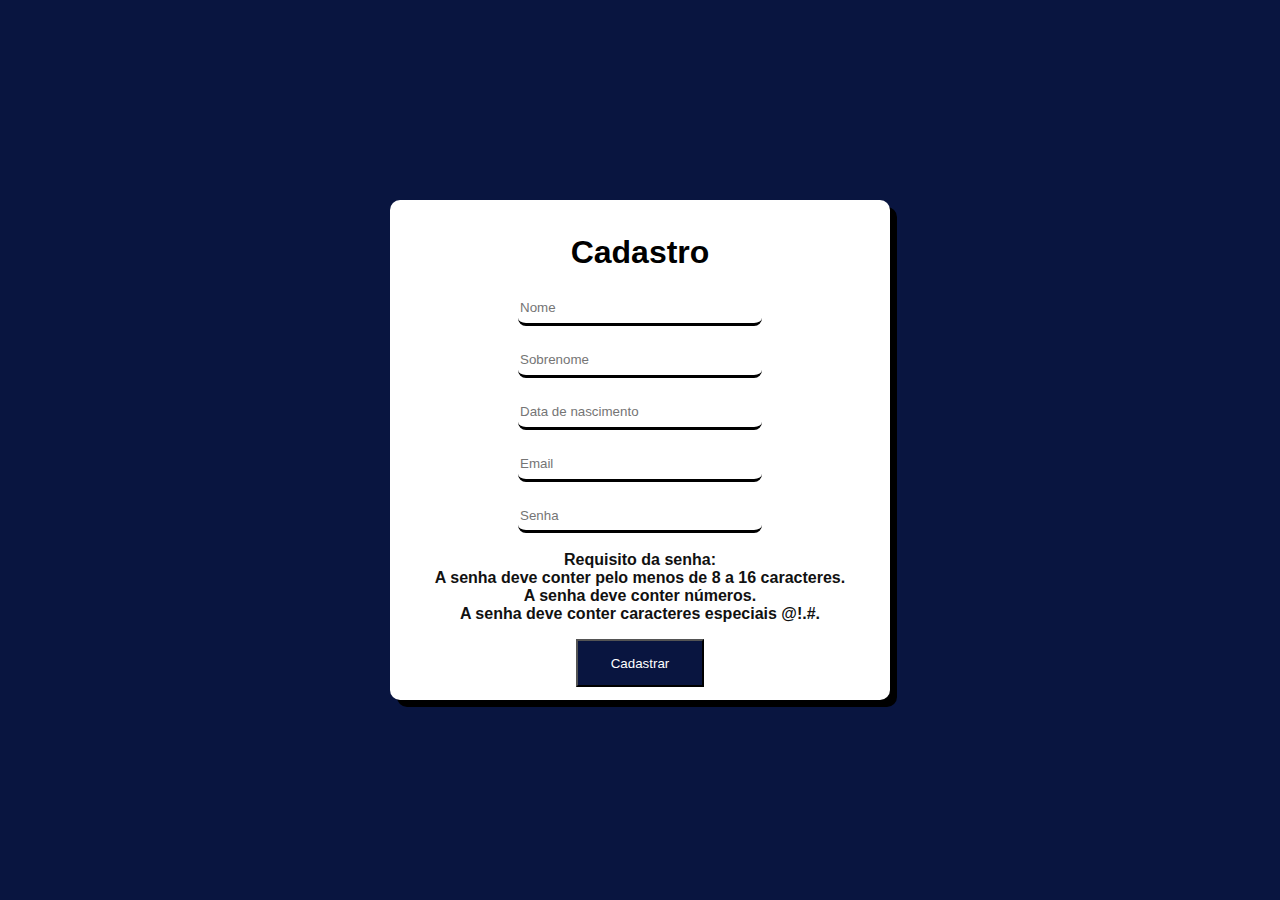
==== cadastro.html @ 966aed8c "V1" ====
<!DOCTYPE html>
<html lang="pt-br">
<head>
    <meta charset="UTF-8">
    <meta http-equiv="X-UA-Compatible" content="IE=edge">
    <meta name="viewport" content="width=device-width, initial-scale=1.0">
    <link rel="stylesheet" type="text/css" href="assets/style - Copia.css" media="screen" />
    <title>Cadastro - Gestão Financeira </title>
</head>
<body>

        <form method="post" class="container">
           <div class="box">
                <h1 style="color:black">Cadastro</h1>
                <input name="nome" placeholder="Nome">
                <br>
                <input name="sobrenome" placeholder="Sobrenome">
                <br>
                <input name="idade" placeholder="Data de nascimento">
                <br>                    
                <input name="email" placeholder="Email">
                <br>
                <input name="senha" type="password" placeholder="Senha">
                <br>
                <a>Requisito da senha:</a>
                <a>A senha deve conter pelo menos de 8 a 16 caracteres.</a>
                <a>A senha deve conter números.</a>
                <a>A senha deve conter caracteres especiais @!.#.</a>
                <button class="btn_cadastra" href="system.html">Cadastrar</button>
            </div> 
        </form>
       
</body>
</html>
---- assets/style - Copia.css ----
body{
    background-color: #091540;
    color: white;
    font-family: sans-serif;
    font-weight: bold;
    margin: 0px;
}

.body2{
  position: absolute;
  background-color: #091540;
  font-family: sans-serif;
}

.header{
    display: flex;
    align-items: center;
    justify-content: center;
    margin-bottom: 2rem;
    margin-top: 2rem;
    font-size: 2rem;
}

input{
    width: 15rem;
    height: 1.8rem;
    border-radius: 8px;
} 

.usuario{
    color: black;
    display: flex;
    flex-direction: column;
    align-items: center;
    
}

.usuario label{
    display: flex;
    width: 15rem;
}

.senha{
    color: black;
    display: flex;
    flex-direction: column;
    align-items: center;
    margin-top: 0.8rem;
}
.senha label{
    display: flex;
    width: 15rem;
}


.form{
    width: 100vw;
    height: 50vh;
    display: flex;
    justify-content: center;
    align-items: center
}
.texto-login{
    color: black;
    display: flex;
    align-items: center;
    justify-content: center;
    margin-top: -5rem;
    margin-bottom: 2rem;
    font-size: 2rem;
}

.box {
    border-radius: 10px;
    width: 25rem;
    height: 20rem;
    background: #fff;
    display: flex;
    flex-direction: column;
    justify-content: center;
}




@media screen and (max-height: 450px) {
  .sidebar {padding-top: 15px;}
  .sidebar a {font-size: 18px;}
}


.div-saldo{
  display: flex;
  align-items: center;
  justify-content: center;
  font-size: 2rem;
  margin-top: 2rem;
}

.linha{
  width: 200px;
  border: 3px solid ;
  display: flex;
  justify-content: center;
  align-items: center;
  margin-left: auto;
  margin-right: auto;
}

/*CSS LOGIN */

@media screen  and (min-width: 768px){

    .header-login{
      display: flex;
      align-items: center;
      justify-content: center;
      flex-direction: column;

    }

    .content{
      display: flex;
      align-items: center;
      justify-content: center;
      flex-direction: column
    }

    
}


.header-login{
  color: white;
  display: flex;
  align-items: center;
  flex-direction: column;
  margin-top: 8rem;
  margin-bottom: 2rem;
  margin-right: 70rem;
}

.header-login h1{
  font-size: 3rem;
}

.header-login a{
  font-size: 1rem;
}


.box-login{
  background-color: white;
  display: flex;
  align-items: center;
  justify-content: center;
  flex-direction: column;
  width: 25rem;
  height: 20rem;
  border-radius: 12px;
  margin-left: 60rem;
  position: relative;
  margin-top: -50rem;
  color: black;
}

.box-email{
  display: flex;
  justify-content: center;
  align-items: center;
  flex-direction: column;
  
}

.box-senha{
  display: flex;
  justify-content: center;
  align-items: center;
  flex-direction: column;
}

.img-login{
    max-width: 100%;
    max-width: 50rem;
}

.btn_login{
  display: flex;
  margin-top: 20px;
  width: 7rem;
  height: 2rem;
  align-items: center;
  justify-content: center;
  background-color: #091540;
  color: white;
}

.form_login{
  display: flex;
  align-items: center;
  justify-content: center;
  

}

.contanova{
  display: flex;
  margin-top: -50rem;

}

.contanova{
  display: flex;
  align-items: center;
  justify-content: center;
  flex-direction: column;
  margin-left: -17rem;
  margin-top: -22rem;

}

.content{
  display: flex;
  flex-direction: column;
  align-items: center;
  margin-right: auto;
  border-radius: 40px;
}

.content .a{
  padding-bottom: 0.1rem;
  padding-top: 0.3rem;
  text-align: right; 
}

.body_cadastro{
  background-color: #091540;
  margin: 0px;
}

.container {
  width: 100vw;
  height: 100vh;
  display: flex;
  flex-direction: row;
  justify-content: center;
  align-items: center
}
.box {
  width: 500px;
  height: 500px;
  background: #fff;
  display: flex;
  align-items: center;
  box-shadow: 7px 7px  black;
}

.box a{
  color: #111;
}

.btn_cadastra{
  display: block;
  height: 3rem;
  width: 8rem;
  margin-top: 1rem;
  background-color: #091540;
  color: white;
  cursor: pointer;

}

.requisitos{
  display: flex;
  align-items: center;
  justify-content: center;
  flex-direction: row;
  margin-top: -10rem;

}

/**/
input{
  color: black !important;
  border-top: transparent;
  border-left: transparent;
  border-right: transparent;
  border-bottom: solid 3px;
}

.header-system{
  display: flex;
  justify-content: space-around;
  align-items: center;
  background-color: white;
  color: black;
  
}

.header-system a{
  color: #000;
  font-size: 1.5rem;
}

.menu{
  display: flex;
  justify-content: space-around;
  align-items: center;
  background-color: #7692ff;
  height: 5rem;
}

.menu a{
  color: white;
  font-size: 1.5rem;
  text-decoration: none;
}

.caixa{
  display: flex;
  justify-content: center;
  background-color: #3d518c;
  margin-top: 1rem;
  border-radius: 1rem;
  justify-content: center;
  width: 20rem;
  height: 10rem;
}

.caixa a{
  display: flex;
  margin-top: 1rem;
  font-size: 1rem;
  justify-content: center;
  flex-direction: row;
}

.caixa h1{
  display: flex;
  align-items: center;
  justify-content: center;
}

.despesas{
  display: flex;
  justify-content: center;
  background-color: #3d518c;
  height: 9rem;
  width: 27rem;
  margin-top: 1rem;
  border-radius: 1rem;

}

.container-system {
  width: 100vw;
  height: 100vh;
  display: flex;
  flex-direction: row;
  justify-content: center;
}
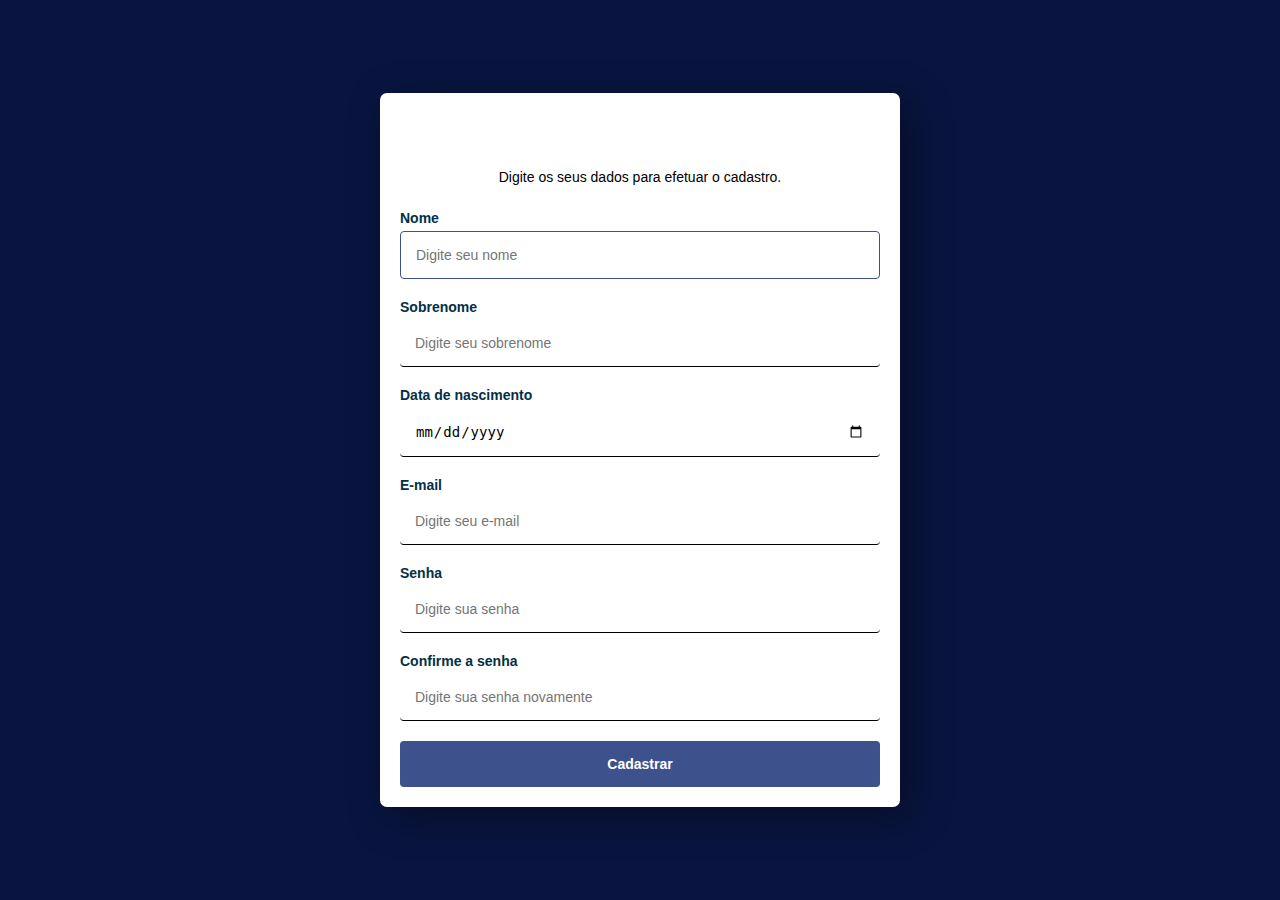
==== commit f22a4896: "V1.1" ====
--- a/cadastro.html
+++ b/cadastro.html
@@ -4,30 +4,30 @@
     <meta charset="UTF-8">
     <meta http-equiv="X-UA-Compatible" content="IE=edge">
     <meta name="viewport" content="width=device-width, initial-scale=1.0">
-    <link rel="stylesheet" type="text/css" href="assets/style - Copia.css" media="screen" />
+    <link rel="stylesheet" type="text/css" href="assets/style2.css" media="screen" />
+    <link rel="stylesheet" href="https://cdn.linearicons.com/free/1.0.0/icon-font.min.css">
     <title>Cadastro - Gestão Financeira </title>
 </head>
 <body>
 
-        <form method="post" class="container">
-           <div class="box">
-                <h1 style="color:black">Cadastro</h1>
-                <input name="nome" placeholder="Nome">
-                <br>
-                <input name="sobrenome" placeholder="Sobrenome">
-                <br>
-                <input name="idade" placeholder="Data de nascimento">
-                <br>                    
-                <input name="email" placeholder="Email">
-                <br>
-                <input name="senha" type="password" placeholder="Senha">
-                <br>
-                <a>Requisito da senha:</a>
-                <a>A senha deve conter pelo menos de 8 a 16 caracteres.</a>
-                <a>A senha deve conter números.</a>
-                <a>A senha deve conter caracteres especiais @!.#.</a>
-                <button class="btn_cadastra" href="system.html">Cadastrar</button>
-            </div> 
+    <div class="pageCadastro">
+        <form method="POST" class="formCadastro" action="">
+            <h1>Cadastro</h1>
+            <p>Digite os seus dados para efetuar o cadastro.</p>
+            <label>Nome</label>
+            <input type="nome" placeholder="Digite seu nome" autofocus="true" />
+            <label>Sobrenome</label>
+            <input type="nome" placeholder="Digite seu sobrenome" autofocus="true" />
+            <label>Data de nascimento</label>
+            <input type="date" autofocus="true" />
+            <label for="email">E-mail</label>
+            <input type="email" placeholder="Digite seu e-mail" autofocus="true" />
+            <label for="password">Senha</label>
+            <input type="password" placeholder="Digite sua senha" />
+
+            <label for="password">Confirme a senha</label>
+            <input type="password" placeholder="Digite sua senha novamente" />
+            <input type="submit" value="Cadastrar" class="btn"/>
         </form>
        
 </body>
--- a/assets/style2.css
+++ b/assets/style2.css
@@ -0,0 +1,361 @@
+
+/*STYLE LOGIN START*/
+@import url('https://fonts.googleapis.com/css2?family=Cabin:wght@500&family=Karla&family=Montserrat:wght@500&display=swap');
+
+body {
+    font-family: 'Inter', sans-serif;
+    margin: 0;
+    padding: 0;
+    color: #023047
+}
+
+.page {
+    display: flex;
+    flex-direction: column;
+    align-items: center;
+    align-content: center;
+    justify-content: center;
+    width: 100%;
+    height: 100vh;
+    background-color: #091540;
+}
+
+.formLogin {
+    display: flex;
+    flex-direction: column;
+    background-color: #fff;
+    border-radius: 7px;
+    padding: 40px;
+    box-shadow: 10px 10px 40px rgba(0, 0, 0, 0.4);
+    gap: 5px
+}
+
+.areaLogin img {
+    width: 420px;
+}
+
+.formLogin h1 {
+    padding: 0;
+    margin: 0;
+    font-weight: 500;
+    font-size: 2.3em;
+    display: flex;
+    align-items: center;
+    justify-content: center;
+}
+
+.formLogin p {
+    display: inline-block;
+    font-size: 14px;
+    color: black;
+    margin-bottom: 25px;
+}
+
+.formLogin input {
+    padding: 15px;
+    font-size: 14px;
+    border: 1px solid black;
+    margin-bottom: 20px;
+    margin-top: 5px;
+    border-radius: 4px;
+    transition: all linear 160ms;
+    outline: none;
+    border-top: transparent;
+    border-left: transparent;
+    border-right: transparent;
+}
+
+
+.formLogin input:focus {
+    border: 1px solid #3d518c;
+    box-shadow: 0 0 0 0;
+    outline: 0;
+}
+
+.formLogin label {
+    font-size: 14px;
+    font-weight: 600;
+}
+
+.formLogin a {
+    display: inline-block;
+    margin-bottom: 20px;
+    font-size: 16px;
+    color: black;
+    transition: all linear 160ms;
+    display: flex;
+    justify-content: center;
+}
+
+.formLogin a:hover {
+    color: #3d518c;
+}
+
+.btn {
+    background-color: #3d518c;
+    color: #fff;
+    font-size: 14px;
+    font-weight: 600;
+    border: none !important;
+    transition: all linear 160ms;
+    cursor: pointer;
+    margin: 0 !important;
+
+}
+
+.btn:hover {
+    transform: scale(1.05);
+    background-color: #7692ff;
+
+}
+
+.page h2{
+    display: flex;
+    color: white;
+    margin-top: -2rem;
+}
+/*STYLE LOGIN END*/
+
+/*STYLE CADASTRO START*//*//////////////////////////////////////////////////////////////////////////////////////////*/
+
+.pageCadastro {
+    display: flex;
+    flex-direction: column;
+    align-items: center;
+    align-content: center;
+    justify-content: center;
+    width: 100%;
+    height: 100vh;
+    background-color: #091540;
+}
+
+.formCadastro {
+    display: flex;
+    flex-direction: column;
+    background-color: #fff;
+    border-radius: 7px;
+    padding: 20px;
+    box-shadow: 10px 10px 40px rgba(0, 0, 0, 0.4);
+    gap: -20px;
+    width: 30rem;
+}
+
+.areaCadastro img {
+    width: 420px;
+}
+
+.formCadastro h1 {
+    padding: 0;
+    margin: 0;
+    font-weight: 500;
+    font-size: 2.3em;
+    display: flex;
+    align-items: center;
+    justify-content: center;
+}
+
+.formCadastro p {
+    display: flex;
+    font-size: 14px;
+    color: black;
+    margin-bottom: 25px;
+    justify-content: center;
+}
+
+.formCadastro input {
+    padding: 15px;
+    font-size: 14px;
+    border: 1px solid black;
+    margin-bottom: 20px;
+    margin-top: 5px;
+    border-radius: 4px;
+    transition: all linear 160ms;
+    outline: none;
+    border-top: transparent;
+    border-left: transparent;
+    border-right: transparent;
+
+}
+
+
+.formCadastro input:focus {
+    border: 1px solid #3d518c;
+    box-shadow: 0 0 0 0;
+    outline: 0;
+}
+
+.formCadastro label {
+    font-size: 14px;
+    font-weight: 600;
+}
+
+
+.formCadastro a:hover {
+    color: #3d518c;
+}
+
+.btn {
+    background-color: #3d518c;
+    color: #fff;
+    font-size: 14px;
+    font-weight: 600;
+    border: none !important;
+    transition: all linear 160ms;
+    cursor: pointer;
+    margin: 0 !important;
+
+}
+
+.btn:hover {
+    transform: scale(1.05);
+    background-color: #7692ff;
+
+}
+
+.page h2{
+    display: flex;
+    color: white;
+    margin-top: -2rem;
+}
+
+
+/*STYLE CADASTRO END*/
+
+/*STYLE SYSTEM START*/
+/*MENU START*/
+ul {
+    list-style-type: none;
+    margin: 0;
+    padding: 0;
+    overflow: hidden;
+    background-color: #3d518c;
+    display: flex;
+    align-items: center;
+    justify-content: center;
+    box-shadow: 10px 10px 40px rgba(0, 0, 0, 0.4);
+  }
+  
+  .menu li {
+    display: inline-block;
+  }
+  
+  .menu li a {
+    display: block;
+    color: white;
+    text-align: center;
+    padding: 14px 16px;
+    text-decoration: none;
+  }
+  
+  .menu li a:hover {
+    background-color: #7692ff;
+  
+  }
+/*MENU END*/
+
+body{
+    background-color: #091540;
+}
+
+.mes{
+    color: white;
+    display: flex;
+    align-items: center;
+    justify-content: center;
+    margin-bottom: 3rem;
+    margin-top: 2rem;
+    flex-direction: column;
+}
+
+.mes input{
+    width: 9rem;
+    height: 2.5rem;
+    border-radius: 8px;
+    
+    border-top: transparent;
+    border-bottom: 2px white solid;
+    border-right: transparent;
+    border-left: transparent;
+    background-color: transparent !important;
+    color: white;
+}
+
+
+.content{
+    background-color: #3d518c;
+    box-shadow: 10px 10px 40px rgba(0, 0, 0, 0.4);
+}
+
+.entrada{
+    display: flex;
+    align-items: center;
+    justify-content: center;
+    height: 8rem;
+
+}
+
+.entrada img{
+    height: 7rem;
+    display: flex;
+
+
+}
+
+.entrada a{
+    color: white;
+    font-size: 25px;
+    font: bold;
+}
+
+.add{
+    display: flex;
+    align-items: center;
+    justify-content: center;
+    margin-top: 2rem;
+    cursor: pointer;
+    line-height: 2rem;
+    margin-top: 1rem;
+    background-color: #3d518c;
+    box-shadow: 10px 10px 40px rgba(0, 0, 0, 0.4);
+}
+
+.values{
+    display: flex;
+    align-items: center;
+    justify-content: center;
+    flex-direction: column;
+    margin-top: 4rem;
+    
+}
+
+.values h2{
+    color: white;
+    margin-top: -1rem;
+}
+
+body h1{
+    display: flex;
+    align-items: center;
+    justify-content: center;
+    color: white;
+    font-size: 3rem;
+}
+
+.exibir{
+    display: flex;
+    align-items: center;
+    justify-content: space-around;
+    background-color: #fff;
+    color: black;
+    margin-top: 1rem;
+    box-shadow: 10px 10px 40px rgba(0, 0, 0, 0.4);
+}
+
+.exibir a{
+    font-size: 1.5rem;
+}
+
+
+
+
+/*STYLE SYSTEM END*/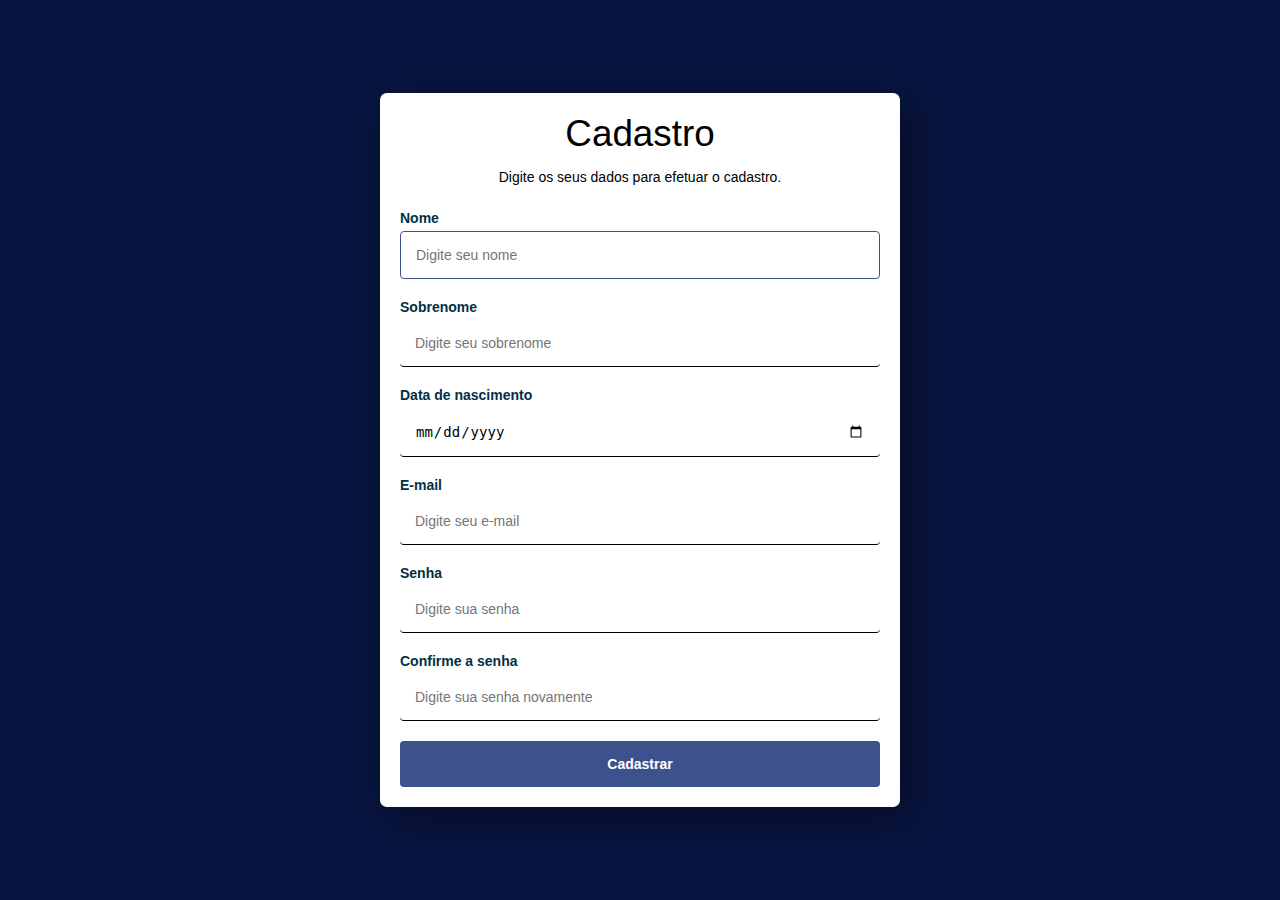
==== commit 7933c0a4: "V1.4" ====
--- a/cadastro.html
+++ b/cadastro.html
@@ -12,7 +12,7 @@
 
     <div class="pageCadastro">
         <form method="POST" class="formCadastro" action="">
-            <h1>Cadastro</h1>
+            <h1 style="color:black;">Cadastro</h1>
             <p>Digite os seus dados para efetuar o cadastro.</p>
             <label>Nome</label>
             <input type="nome" placeholder="Digite seu nome" autofocus="true" />
--- a/assets/style2.css
+++ b/assets/style2.css
@@ -6,7 +6,8 @@
     font-family: 'Inter', sans-serif;
     margin: 0;
     padding: 0;
-    color: #023047
+    color: #023047;
+    overflow: hidden;
 }
 
 .page {
@@ -254,30 +255,7 @@
 /*MENU END*/
 
 body{
-    background-color: #091540;
-}
-
-.mes{
-    color: white;
-    display: flex;
-    align-items: center;
-    justify-content: center;
-    margin-bottom: 3rem;
-    margin-top: 2rem;
-    flex-direction: column;
-}
-
-.mes input{
-    width: 9rem;
-    height: 2.5rem;
-    border-radius: 8px;
-    
-    border-top: transparent;
-    border-bottom: 2px white solid;
-    border-right: transparent;
-    border-left: transparent;
-    background-color: transparent !important;
-    color: white;
+    background-color: #091540e5;
 }
 
 
@@ -338,7 +316,7 @@
     align-items: center;
     justify-content: center;
     color: white;
-    font-size: 3rem;
+    font-size: 2rem;
 }
 
 .exibir{
@@ -355,7 +333,360 @@
     font-size: 1.5rem;
 }
 
-
-
-
-/*STYLE SYSTEM END*/+.caixa{
+    display: flex;
+    align-items: center;
+    justify-content: space-around;
+    color: black;
+    background-color: rgba(255, 255, 255, 0.89);
+    margin-top: 3px;
+    height: 3rem;
+    box-shadow: 1px 4px rgba(255, 253, 253, 0.459);
+}
+
+.caixa a{
+    font-size: 25px;
+    font-weight: bold;
+
+}
+
+.filtros{
+    background-color: rgba(255, 255, 255, 0.89);
+    color: black;
+    display: flex;
+    justify-content: space-around;
+    align-items: center;
+    height: 3rem;
+    box-shadow: 1px 3px rgba(255, 253, 253, 0.459);
+    
+}
+
+.filtros a{
+    font-size: 18px;
+    font-weight: bold;
+}
+
+.filtros select{
+    border-top: transparent !important;
+    border-left: transparent !important;
+    border-right: transparent !important;
+    border-bottom: black solid 1px;
+    font-weight: bold !important;
+    font-size: 17px;
+    border-radius: 4px;
+}
+
+.data-filtro{
+    border-top: transparent !important;
+    border-left: transparent !important;
+    border-right: transparent !important;
+    border-bottom: black solid 1px;
+    font-weight: bold !important;
+    font-size: 17px;
+    border-radius: 4px;
+}
+
+.input-descricao{
+    border-top: transparent !important;
+    border-left: transparent !important;
+    border-right: transparent !important;
+    border-bottom: black solid 1px;
+    font-weight: bold !important;
+    font-size: 17px;
+    border-radius: 4px;
+}
+
+.btn-filtro{
+    display: flex;
+    align-items: center;
+    justify-content: center;
+    width: 5rem;
+    height: 2rem;
+    border-radius: 5px;
+    font-weight: bold;
+    margin-top: 1rem;
+    margin-bottom: 1rem;
+}
+
+.historico-caixa{
+    display: flex;
+    justify-content: space-around;
+    margin-top: 1rem;
+}
+
+.table-caixa{
+    color: white;
+    width: 90%;
+    border-collapse: separate;
+}
+
+.table-caixa th{
+    color: black;
+}
+
+.header-caixa{
+    background-color: white;
+}
+
+.tr-caixa1{
+    background-color: white;
+    color: black;
+    text-align: center;
+}
+
+/*STYLE SYSTEM END*/
+
+/*STYLE HISTORICO/TRANSAÇÕES START*/
+
+
+.historico-transacoes{
+    display: flex;
+    justify-content: space-around;
+    margin-top: 1rem;
+}
+
+.table-transacoes{
+    color: white;
+    width: 90%;
+    border-collapse: separate;
+}
+
+.table-transacoes th{
+    color: black;
+}
+
+.header-transacoes{
+    background-color: white;
+}
+
+.tr-transacoes1{
+    background-color: white;
+    color: black;
+    text-align: center;
+}
+
+
+
+/*STYLE HISTORICO/TRANSAÇÕES END*/
+
+/*STYLE DESPESAS START*/
+
+.lancamentos-despesas{
+    display: flex;
+    align-items: center;
+    justify-content: center;
+    margin-top: 20px;
+    
+}
+
+.lancamentos-despesas button{
+    font-size: 17px;
+    font-weight: bold !important;
+    border-radius: 5px;
+    height: 2rem;
+    background-color: red;
+    color: white;
+    border-color: white;
+}
+
+.historico-despesas{
+    display: flex;
+    justify-content: space-around;
+    margin-top: 1rem;
+}
+
+.table-despesas{
+    color: white;
+    width: 90%;
+    border-collapse: separate;
+}
+
+.table-despesas th{
+    color: black;
+}
+
+.header-despesas{
+    background-color: white;
+}
+
+.tr-despesas1{
+    background-color: white;
+    color: black;
+    text-align: center;
+}
+
+
+
+/*STYLE DESPESAS END*/
+
+/*STYLE CATEGORIAS START*/
+
+.lancamentos-categoria{
+    display: flex;
+    align-items: center;
+    justify-content: center;
+    margin-top: 20px;
+    
+}
+
+.lancamentos-categoria button{
+    font-size: 17px;
+    font-weight: bold !important;
+    border-radius: 5px;
+    height: 2rem;
+    background-color: #7692ff;
+    border-color: white;
+    color: white;
+}
+
+
+
+.historico-categoria{
+    display: flex;
+    justify-content: space-around;
+    margin-top: 1rem;
+}
+
+.table-categoria{
+    color: white;
+    width: 90%;
+    border-collapse: separate;
+}
+
+.table-categoria th{
+    color: black;
+}
+
+.header-categorias{
+    background-color: white;
+}
+
+.tr-categoria1{
+    background-color: white;
+    color: black;
+    text-align: center;
+}
+
+
+
+/*STYLE CATEGORIAS END*/
+
+
+/*MODAL STYLE*/
+
+.lancamentos{
+    display: flex;
+    align-items: center;
+    justify-content: center;
+    margin-top: 20px;
+    
+}
+
+.lancamentos button{
+    font-size: 17px;
+    font-weight: bold !important;
+    border-radius: 5px;
+    height: 2rem;
+}
+
+.modal {
+    display: none; /* MUDAR PARA DISPLAY FLEX PARA APARECER ATUALIZANDO A PAGINA */
+    position: fixed; /* Stay in place */
+    z-index: 1; /* Sit on top */
+    padding-top: 100px; /* Location of the box */
+    left: 0;
+    top: 0;
+    width: 100%; /* Full width */
+    height: 100%; /* Full height */
+    overflow: auto; /* Enable scroll if needed */
+    background-color: rgb(0,0,0); /* Fallback color */
+    background-color: rgba(0,0,0,0.4); /* Black w/ opacity */
+  }
+  
+  /* Modal Content */
+  .modal-content {
+    position: relative;
+    background-color: #fefefe;
+    margin: auto;
+    padding: 0;
+    border: 1px solid #888;
+    width: 80%;
+    box-shadow: 0 4px 8px 0 rgba(0,0,0,0.2),0 6px 20px 0 rgba(0,0,0,0.19);
+    -webkit-animation-name: animatetop;
+    -webkit-animation-duration: 0.4s;
+    animation-name: animatetop;
+    animation-duration: 0.4s
+  }
+  
+  /* Add Animation */
+  @-webkit-keyframes animatetop {
+    from {top:-300px; opacity:0} 
+    to {top:0; opacity:1}
+  }
+  
+  @keyframes animatetop {
+    from {top:-300px; opacity:0}
+    to {top:0; opacity:1}
+  }
+  
+  /* The Close Button */
+  .close {
+    color: black;
+    float: right;
+    font-size: 28px;
+    font-weight: bold;
+  }
+  
+  .close:hover,
+  .close:focus {
+    color: black;
+    text-decoration: none;
+    cursor: pointer;
+  }
+  
+  .modal-header {
+    padding: 2px 16px;
+    color: black;
+  
+  }
+  
+  .modal-body {
+    display: block;
+    justify-content: center;
+    padding: 2px 35rem;
+    color: black;
+    height: 25rem;
+  }
+
+
+  
+  .modal-body input{
+    border-top: transparent !important;
+    border-left: transparent !important;
+    border-right: transparent !important;
+    border-bottom: black solid 1px;
+    font-weight: bold !important;
+    font-size: 17px;
+    border-radius: 4px;
+
+  }
+
+  .modal-body select{
+
+    border-top: transparent !important;
+    border-left: transparent !important;
+    border-right: transparent !important;
+    border-bottom: black solid 1px;
+    font-weight: bold !important;
+    font-size: 17px;
+    border-radius: 4px;
+  }
+  
+  .modal-footer {
+    padding: 2px 16px;
+    color: white;
+  }
+
+
+/*MODAL STYLE END*/
+
